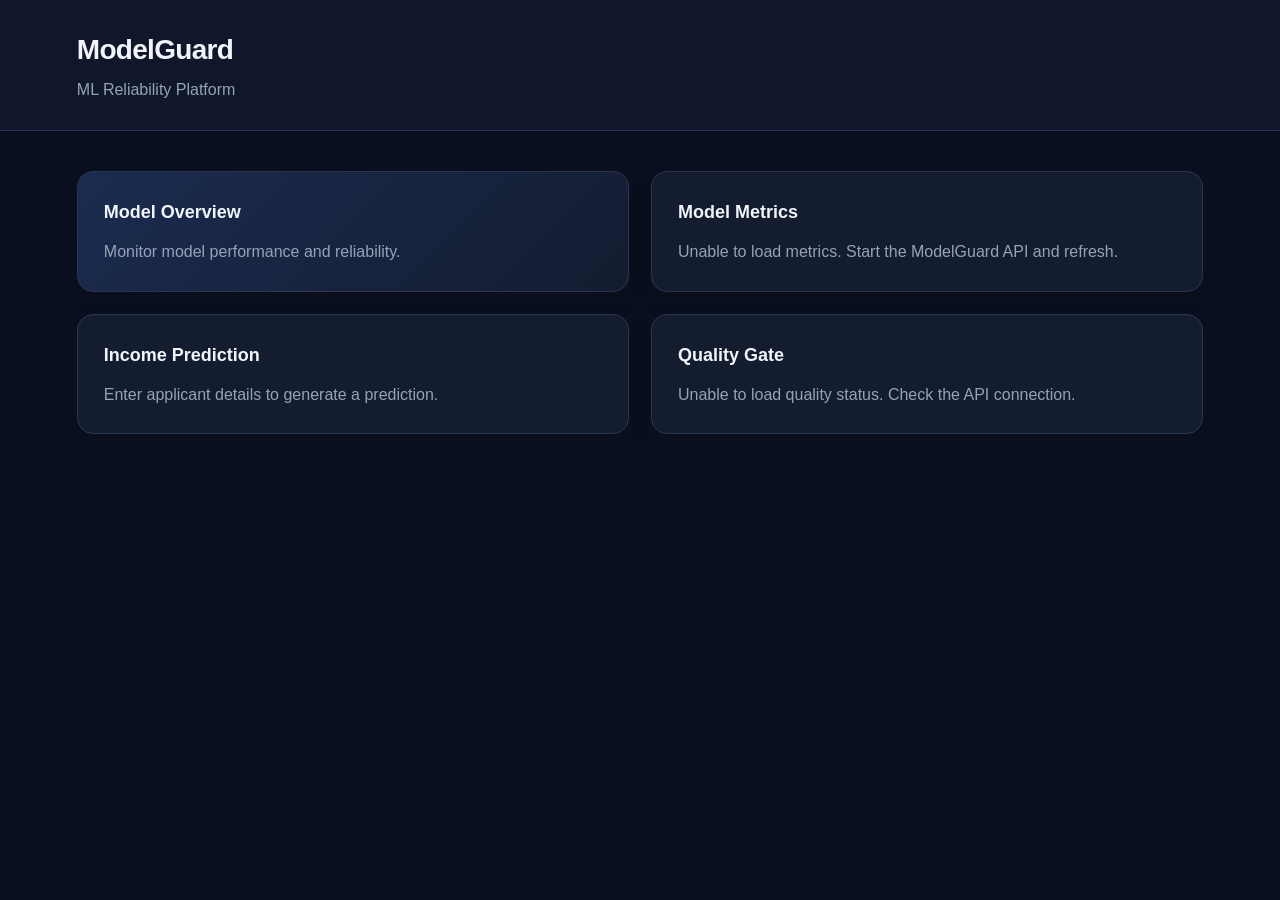
==== frontend/index.html @ d0a3adc4 "Done with FrontedEnd" ====
<!DOCTYPE html>
<html lang="en">
<head>
    <meta charset="UTF-8">
    <meta name="viewport" content="width=device-width, initial-scale=1.0">
    <meta name="description" content="ModelGuard ML Reliability Platform">
    <title>ModelGuard | ML Reliability Platform</title>
    <link rel="stylesheet" href="style.css">
</head>
<body>
    <header>
        <h1>ModelGuard</h1>
        <p>ML Reliability Platform</p>
    </header>

    <main>
        <section id="overview">
            <h2>Model Overview</h2>
            <p>Monitor model performance and reliability.</p>
        </section>

        <section id="metrics">
            <h2>Model Metrics</h2>
            <p>Loading model metrics...</p>
        </section>

        <section id="prediction">
            <h2>Income Prediction</h2>
            <p>Enter applicant details to generate a prediction.</p>
        </section>

                <section id="quality">
            <h2>Quality Gate</h2>
            <p>Checking model quality...</p>
        </section>
    </main>

    <script src="script.js"></script>
</body>
</html>
---- frontend/style.css ----
:root {
    --bg: #0b1020;
    --panel: #141c30;
    --panel-light: #1b2640;
    --text: #f1f5f9;
    --muted: #94a3b8;
    --accent: #7c9cff;
    --border: #2a3650;
    --success: #34d399;
}

* {
    box-sizing: border-box;
    margin: 0;
    padding: 0;
}

body {
    font-family: Inter, "Segoe UI", Arial, sans-serif;
    background: var(--bg);
    color: var(--text);
    line-height: 1.6;
    min-height: 100vh;
}

header {
    padding: 28px 6%;
    border-bottom: 1px solid var(--border);
    background: #10172a;
}

header h1 {
    font-size: 28px;
    letter-spacing: -0.7px;
}

header p {
    color: var(--muted);
    margin-top: 4px;
}

main {
    max-width: 1200px;
    width: 88%;
    margin: 40px auto;
    display: grid;
    grid-template-columns: repeat(2, minmax(0, 1fr));
    gap: 22px;
}

section {
    background: var(--panel);
    border: 1px solid var(--border);
    border-radius: 16px;
    padding: 26px;
    min-width: 0;
    box-shadow: 0 8px 24px rgba(0, 0, 0, 0.12);
}

section h2 {
    font-size: 18px;
    margin-bottom: 12px;
}

section p {
    color: var(--muted);
}

#overview {
    background: linear-gradient(135deg, #1b2c50, #141c30);
}

@media (max-width: 700px) {
    main {
        grid-template-columns: 1fr;
        width: 92%;
        margin: 24px auto;
        gap: 16px;
    }

    header {
        padding: 22px 4%;
    }

    section {
        padding: 20px;
    }
}
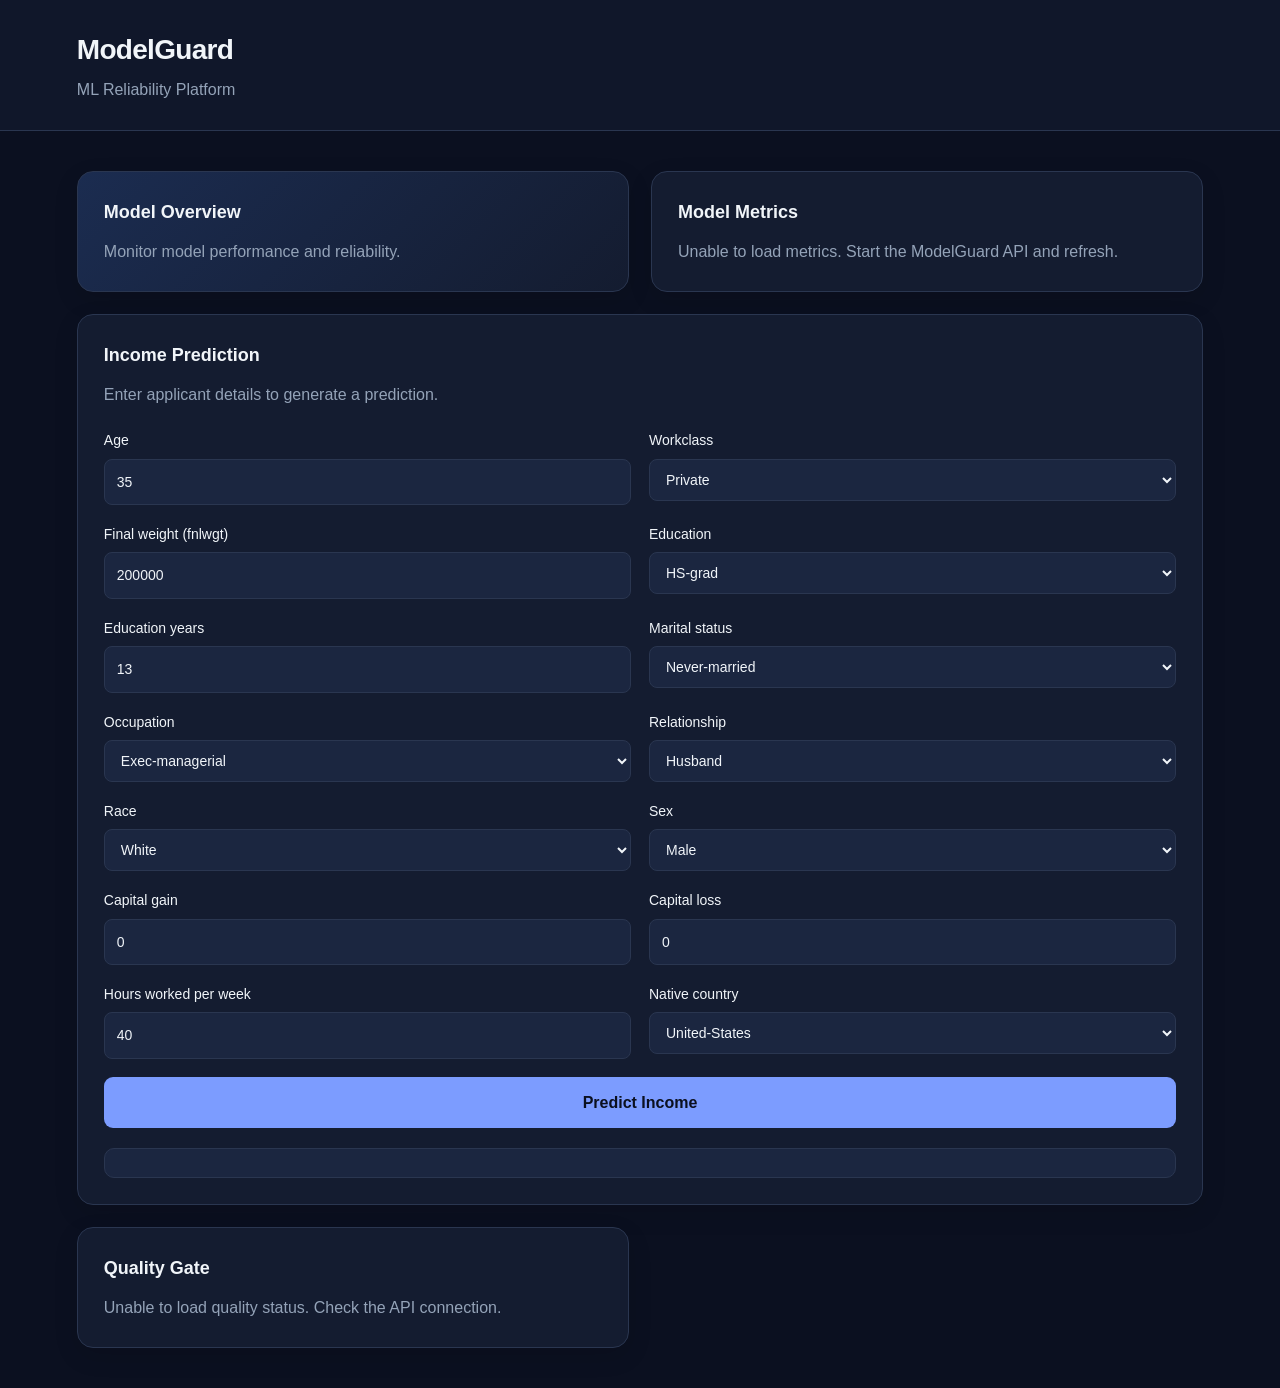
==== commit 8af12e7b: "Improve ModelGuard prediction dashboard" ====
--- a/frontend/index.html
+++ b/frontend/index.html
@@ -25,10 +25,150 @@
             <p>Loading model metrics...</p>
         </section>
 
-        <section id="prediction">
-            <h2>Income Prediction</h2>
-            <p>Enter applicant details to generate a prediction.</p>
-        </section>
+        
+<section id="prediction">
+    <h2>Income Prediction</h2>
+    <p>Enter applicant details to generate a prediction.</p>
+
+    <form id="prediction-form">
+        <label>Age
+            <input type="number" name="age" value="35" min="17" max="100" required>
+        </label>
+
+        <label>Workclass
+            <select name="workclass" required>
+                <option value="Private">Private</option>
+                <option value="Self-emp-not-inc">Self-employed (not incorporated)</option>
+                <option value="Self-emp-inc">Self-employed (incorporated)</option>
+                <option value="Federal-gov">Federal government</option>
+                <option value="Local-gov">Local government</option>
+                <option value="State-gov">State government</option>
+                <option value="Without-pay">Without pay</option>
+                <option value="Never-worked">Never worked</option>
+            </select>
+        </label>
+
+        <label>Final weight (fnlwgt)
+            <input type="number" name="fnlwgt" value="200000" min="1" required>
+        </label>
+
+        <label>Education
+            <select name="education" required>
+                <option>HS-grad</option>
+                <option>Bachelors</option>
+                <option>Some-college</option>
+                <option>Masters</option>
+                <option>Assoc-voc</option>
+                <option>Assoc-acdm</option>
+                <option>11th</option>
+                <option>10th</option>
+                <option>7th-8th</option>
+                <option>9th</option>
+                <option>12th</option>
+                <option>5th-6th</option>
+                <option>1st-4th</option>
+                <option>Preschool</option>
+                <option>Prof-school</option>
+                <option>Doctorate</option>
+            </select>
+        </label>
+
+        <label>Education years
+            <input type="number" name="education_num" value="13" min="1" max="16" required>
+        </label>
+
+        <label>Marital status
+            <select name="marital_status" required>
+                <option>Never-married</option>
+                <option>Married-civ-spouse</option>
+                <option>Divorced</option>
+                <option>Separated</option>
+                <option>Widowed</option>
+                <option>Married-spouse-absent</option>
+                <option>Married-AF-spouse</option>
+            </select>
+        </label>
+
+        <label>Occupation
+            <select name="occupation" required>
+                <option>Exec-managerial</option>
+                <option>Prof-specialty</option>
+                <option>Craft-repair</option>
+                <option>Adm-clerical</option>
+                <option>Sales</option>
+                <option>Other-service</option>
+                <option>Machine-op-inspct</option>
+                <option>Transport-moving</option>
+                <option>Handlers-cleaners</option>
+                <option>Farming-fishing</option>
+                <option>Tech-support</option>
+                <option>Protective-serv</option>
+                <option>Priv-house-serv</option>
+                <option>Armed-Forces</option>
+            </select>
+        </label>
+
+        <label>Relationship
+            <select name="relationship" required>
+                <option>Husband</option>
+                <option>Not-in-family</option>
+                <option>Own-child</option>
+                <option>Unmarried</option>
+                <option>Wife</option>
+                <option>Other-relative</option>
+            </select>
+        </label>
+
+        <label>Race
+            <select name="race" required>
+                <option>White</option>
+                <option>Black</option>
+                <option>Asian-Pac-Islander</option>
+                <option>Amer-Indian-Eskimo</option>
+                <option>Other</option>
+            </select>
+        </label>
+
+        <label>Sex
+            <select name="sex" required>
+                <option>Male</option>
+                <option>Female</option>
+            </select>
+        </label>
+
+        <label>Capital gain
+            <input type="number" name="capital_gain" value="0" min="0" required>
+        </label>
+
+        <label>Capital loss
+            <input type="number" name="capital_loss" value="0" min="0" required>
+        </label>
+
+        <label>Hours worked per week
+            <input type="number" name="hours_per_week" value="40" min="1" max="99" required>
+        </label>
+
+        <label>Native country
+            <select name="native_country" required>
+                <option>United-States</option>
+                <option>India</option>
+                <option>Mexico</option>
+                <option>Canada</option>
+                <option>England</option>
+                <option>Germany</option>
+                <option>Philippines</option>
+                <option>China</option>
+                <option>Japan</option>
+                <option>Other</option>
+            </select>
+        </label>
+
+        <button type="submit">Predict Income</button>
+    </form>
+
+    <div id="prediction-result" role="status" aria-live="polite"></div>
+</section>
+
 
                 <section id="quality">
             <h2>Quality Gate</h2>
--- a/frontend/style.css
+++ b/frontend/style.css
@@ -1,4 +1,3 @@
-
 :root {
     --bg: #0b1020;
     --panel: #141c30;
@@ -71,6 +70,88 @@
     background: linear-gradient(135deg, #1b2c50, #141c30);
 }
 
+/* Income prediction form */
+#prediction {
+    grid-column: 1 / -1;
+}
+
+#prediction > p {
+    margin-bottom: 22px;
+}
+
+#prediction-form {
+    display: grid;
+    grid-template-columns: repeat(2, minmax(0, 1fr));
+    gap: 18px;
+}
+
+#prediction-form label {
+    display: flex;
+    flex-direction: column;
+    gap: 7px;
+    color: var(--text);
+    font-size: 14px;
+    font-weight: 500;
+}
+
+#prediction-form input,
+#prediction-form select {
+    width: 100%;
+    min-width: 0;
+    padding: 11px 12px;
+    border: 1px solid var(--border);
+    border-radius: 8px;
+    background: var(--panel-light);
+    color: var(--text);
+    font: inherit;
+    outline: none;
+}
+
+#prediction-form input:focus,
+#prediction-form select:focus {
+    border-color: var(--accent);
+    box-shadow: 0 0 0 3px rgba(124, 156, 255, 0.15);
+}
+
+#prediction-form select option {
+    background: var(--panel-light);
+    color: var(--text);
+}
+
+#prediction-form button {
+    grid-column: 1 / -1;
+    padding: 13px 18px;
+    border: none;
+    border-radius: 9px;
+    background: var(--accent);
+    color: #0b1020;
+    font: inherit;
+    font-weight: 700;
+    cursor: pointer;
+    transition: background 0.2s, transform 0.2s;
+}
+
+#prediction-form button:hover {
+    background: #9ab3ff;
+    transform: translateY(-1px);
+}
+
+#prediction-form button:disabled {
+    opacity: 0.6;
+    cursor: wait;
+    transform: none;
+}
+
+#prediction-result {
+    margin-top: 20px;
+    padding: 14px 16px;
+    border: 1px solid var(--border);
+    border-radius: 10px;
+    background: var(--panel-light);
+    color: var(--text);
+    overflow-wrap: anywhere;
+}
+
 @media (max-width: 700px) {
     main {
         grid-template-columns: 1fr;
@@ -86,4 +167,17 @@
     section {
         padding: 20px;
     }
+
+    #prediction {
+        grid-column: auto;
+    }
+
+    #prediction-form {
+        grid-template-columns: 1fr;
+        gap: 14px;
+    }
+
+    #prediction-form button {
+        grid-column: auto;
+    }
 }
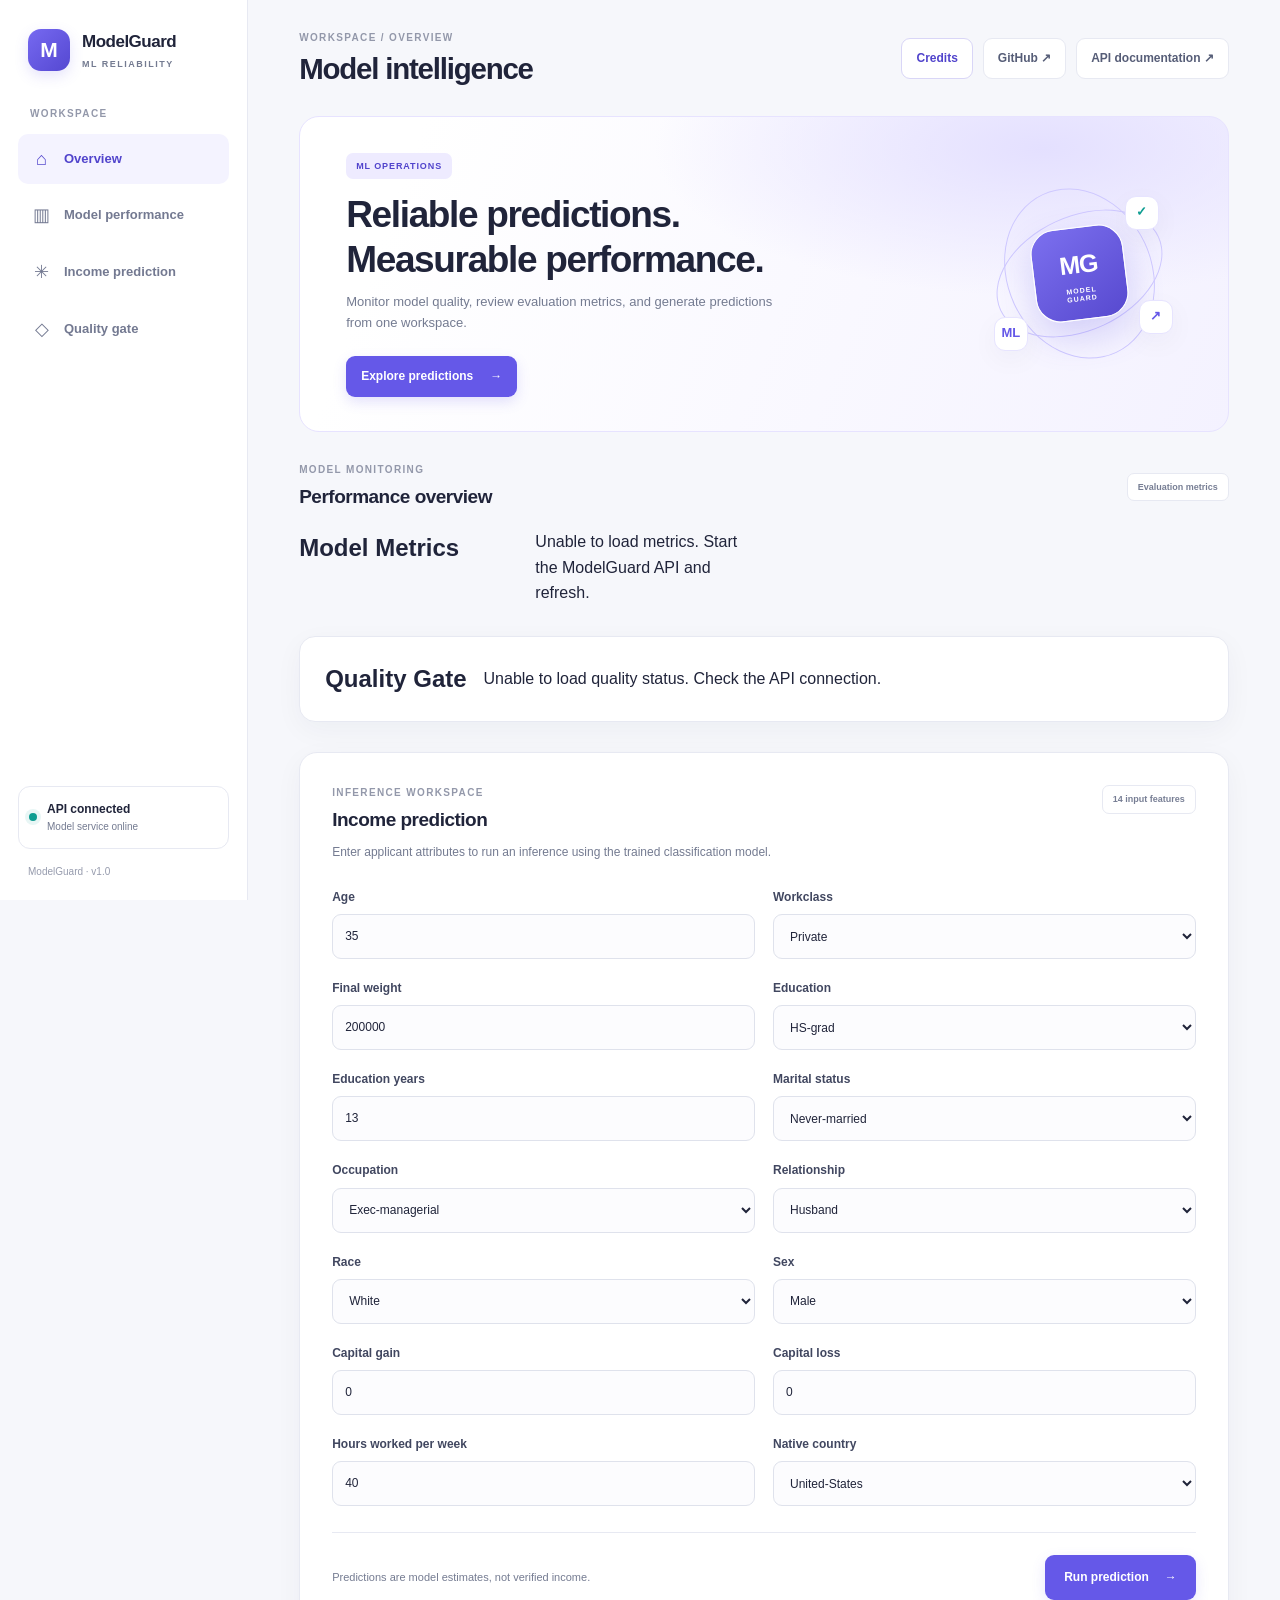
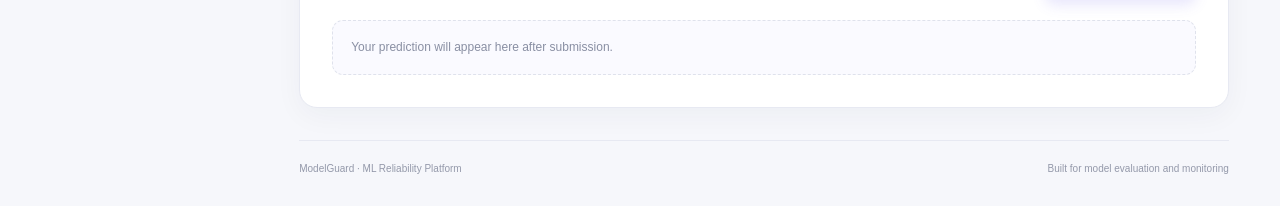
==== commit 4161e245: "Add credits page and GitHub navigation" ====
--- a/frontend/index.html
+++ b/frontend/index.html
@@ -1,3 +1,4 @@
+
 
 <!DOCTYPE html>
 <html lang="en">
@@ -5,176 +6,335 @@
     <meta charset="UTF-8">
     <meta name="viewport" content="width=device-width, initial-scale=1.0">
     <meta name="description" content="ModelGuard ML Reliability Platform">
+    <meta name="theme-color" content="#f6f7fb">
     <title>ModelGuard | ML Reliability Platform</title>
     <link rel="stylesheet" href="style.css">
 </head>
 <body>
-    <header>
-        <h1>ModelGuard</h1>
-        <p>ML Reliability Platform</p>
-    </header>
-
-    <main>
-        <section id="overview">
-            <h2>Model Overview</h2>
-            <p>Monitor model performance and reliability.</p>
-        </section>
-
-        <section id="metrics">
-            <h2>Model Metrics</h2>
-            <p>Loading model metrics...</p>
-        </section>
-
-        
-<section id="prediction">
-    <h2>Income Prediction</h2>
-    <p>Enter applicant details to generate a prediction.</p>
-
-    <form id="prediction-form">
-        <label>Age
-            <input type="number" name="age" value="35" min="17" max="100" required>
-        </label>
-
-        <label>Workclass
-            <select name="workclass" required>
-                <option value="Private">Private</option>
-                <option value="Self-emp-not-inc">Self-employed (not incorporated)</option>
-                <option value="Self-emp-inc">Self-employed (incorporated)</option>
-                <option value="Federal-gov">Federal government</option>
-                <option value="Local-gov">Local government</option>
-                <option value="State-gov">State government</option>
-                <option value="Without-pay">Without pay</option>
-                <option value="Never-worked">Never worked</option>
-            </select>
-        </label>
-
-        <label>Final weight (fnlwgt)
-            <input type="number" name="fnlwgt" value="200000" min="1" required>
-        </label>
-
-        <label>Education
-            <select name="education" required>
-                <option>HS-grad</option>
-                <option>Bachelors</option>
-                <option>Some-college</option>
-                <option>Masters</option>
-                <option>Assoc-voc</option>
-                <option>Assoc-acdm</option>
-                <option>11th</option>
-                <option>10th</option>
-                <option>7th-8th</option>
-                <option>9th</option>
-                <option>12th</option>
-                <option>5th-6th</option>
-                <option>1st-4th</option>
-                <option>Preschool</option>
-                <option>Prof-school</option>
-                <option>Doctorate</option>
-            </select>
-        </label>
-
-        <label>Education years
-            <input type="number" name="education_num" value="13" min="1" max="16" required>
-        </label>
-
-        <label>Marital status
-            <select name="marital_status" required>
-                <option>Never-married</option>
-                <option>Married-civ-spouse</option>
-                <option>Divorced</option>
-                <option>Separated</option>
-                <option>Widowed</option>
-                <option>Married-spouse-absent</option>
-                <option>Married-AF-spouse</option>
-            </select>
-        </label>
-
-        <label>Occupation
-            <select name="occupation" required>
-                <option>Exec-managerial</option>
-                <option>Prof-specialty</option>
-                <option>Craft-repair</option>
-                <option>Adm-clerical</option>
-                <option>Sales</option>
-                <option>Other-service</option>
-                <option>Machine-op-inspct</option>
-                <option>Transport-moving</option>
-                <option>Handlers-cleaners</option>
-                <option>Farming-fishing</option>
-                <option>Tech-support</option>
-                <option>Protective-serv</option>
-                <option>Priv-house-serv</option>
-                <option>Armed-Forces</option>
-            </select>
-        </label>
-
-        <label>Relationship
-            <select name="relationship" required>
-                <option>Husband</option>
-                <option>Not-in-family</option>
-                <option>Own-child</option>
-                <option>Unmarried</option>
-                <option>Wife</option>
-                <option>Other-relative</option>
-            </select>
-        </label>
-
-        <label>Race
-            <select name="race" required>
-                <option>White</option>
-                <option>Black</option>
-                <option>Asian-Pac-Islander</option>
-                <option>Amer-Indian-Eskimo</option>
-                <option>Other</option>
-            </select>
-        </label>
-
-        <label>Sex
-            <select name="sex" required>
-                <option>Male</option>
-                <option>Female</option>
-            </select>
-        </label>
-
-        <label>Capital gain
-            <input type="number" name="capital_gain" value="0" min="0" required>
-        </label>
-
-        <label>Capital loss
-            <input type="number" name="capital_loss" value="0" min="0" required>
-        </label>
-
-        <label>Hours worked per week
-            <input type="number" name="hours_per_week" value="40" min="1" max="99" required>
-        </label>
-
-        <label>Native country
-            <select name="native_country" required>
-                <option>United-States</option>
-                <option>India</option>
-                <option>Mexico</option>
-                <option>Canada</option>
-                <option>England</option>
-                <option>Germany</option>
-                <option>Philippines</option>
-                <option>China</option>
-                <option>Japan</option>
-                <option>Other</option>
-            </select>
-        </label>
-
-        <button type="submit">Predict Income</button>
-    </form>
-
-    <div id="prediction-result" role="status" aria-live="polite"></div>
-</section>
-
-
-                <section id="quality">
-            <h2>Quality Gate</h2>
-            <p>Checking model quality...</p>
-        </section>
-    </main>
+    <div class="app-shell">
+        <aside class="sidebar">
+            <a class="brand" href="/" aria-label="ModelGuard home">
+                <span class="brand-icon">M</span>
+                <span>
+                    <strong>ModelGuard</strong>
+                    <small>ML RELIABILITY</small>
+                </span>
+            </a>
+
+            <div class="nav-label">WORKSPACE</div>
+            <nav class="sidebar-nav" aria-label="Main navigation">
+                <a class="nav-link active" href="#overview">
+                    <span class="nav-icon">⌂</span> Overview
+                </a>
+                <a class="nav-link" href="#metrics">
+                    <span class="nav-icon">▥</span> Model performance
+                </a>
+                <a class="nav-link" href="#prediction">
+                    <span class="nav-icon">✳</span> Income prediction
+                </a>
+                <a class="nav-link" href="#quality">
+                    <span class="nav-icon">◇</span> Quality gate
+                </a>
+            </nav>
+
+            <div class="sidebar-bottom">
+                <div class="sidebar-status">
+                    <span class="status-dot"></span>
+                    <div>
+                        <strong>API connected</strong>
+                        <small>Model service online</small>
+                    </div>
+                </div>
+                <p class="sidebar-version">ModelGuard · v1.0</p>
+            </div>
+        </aside>
+
+        <main class="main-content">
+            <header class="topbar">
+                <div>
+                    <p class="eyebrow">WORKSPACE / OVERVIEW</p>
+                    <h1>Model intelligence</h1>
+                </div>
+                
+                <div class="topbar-actions">
+
+                    <a class="topbar-link" href="credits.html">
+                           Credits
+                    </a>
+                    
+                    <a class="topbar-link" href="https://github.com/kumawatmanish05/ModelGuard"
+                        target="_blank" rel="noopener noreferrer">
+                          GitHub ↗
+                    </a>
+
+                    <a class="topbar-link" href="/docs" target="_blank"
+                    rel="noopener noreferrer">
+                          API documentation ↗
+                    </a>
+                </div>
+
+            </header>
+
+            <section id="overview" class="welcome-panel">
+                <div class="welcome-copy">
+                    <span class="welcome-tag">ML OPERATIONS</span>
+                    <h2>Reliable predictions.<br>Measurable performance.</h2>
+                    <p>
+                        Monitor model quality, review evaluation metrics,
+                        and generate predictions from one workspace.
+                    </p>
+                    <a class="primary-link" href="#prediction">
+                        Explore predictions <span>→</span>
+                    </a>
+                </div>
+                <div class="welcome-art" aria-hidden="true">
+                    <div class="art-orbit orbit-one"></div>
+                    <div class="art-orbit orbit-two"></div>
+                    <div class="art-core">
+                        <span>MG</span>
+                        <small>MODEL<br>GUARD</small>
+                    </div>
+                    <span class="art-node node-one">✓</span>
+                    <span class="art-node node-two">ML</span>
+                    <span class="art-node node-three">↗</span>
+                </div>
+            </section>
+
+            <section class="section-block" aria-labelledby="metrics-heading">
+                <div class="section-heading">
+                    <div>
+                        <p class="eyebrow">MODEL MONITORING</p>
+                        <h2 id="metrics-heading">Performance overview</h2>
+                    </div>
+                    <span class="subtle-chip">Evaluation metrics</span>
+                </div>
+
+                <div id="metrics" class="metrics-grid" aria-live="polite">
+                    <article class="metric-card">
+                        <span class="metric-label">Selected model</span>
+                        <h3>Loading...</h3>
+                        <p>Active classifier</p>
+                    </article>
+                    <article class="metric-card">
+                        <span class="metric-label">Accuracy</span>
+                        <h3>—</h3>
+                        <p>Overall correctness</p>
+                    </article>
+                    <article class="metric-card">
+                        <span class="metric-label">Weighted F1</span>
+                        <h3>—</h3>
+                        <p>Precision and recall balance</p>
+                    </article>
+                    <article class="metric-card accent-card">
+                        <span class="metric-label">Recall · &gt;50K</span>
+                        <h3>—</h3>
+                        <p>Positive-class detection</p>
+                    </article>
+                </div>
+            </section>
+
+            <section id="quality" class="quality-panel section-block">
+                <div class="quality-icon" aria-hidden="true">◇</div>
+                <div class="quality-copy">
+                    <p class="eyebrow">MODEL GOVERNANCE</p>
+                    <h2>Quality gate</h2>
+                    <p>Checking model quality and required recall threshold...</p>
+                </div>
+                <div class="quality-result">
+                    <span class="status-dot"></span>
+                    <span>Checking status</span>
+                </div>
+            </section>
+
+            <section id="prediction" class="prediction-section section-block">
+                <div class="section-heading">
+                    <div>
+                        <p class="eyebrow">INFERENCE WORKSPACE</p>
+                        <h2>Income prediction</h2>
+                        <p class="section-description">
+                            Enter applicant attributes to run an inference
+                            using the trained classification model.
+                        </p>
+                    </div>
+                    <span class="subtle-chip">14 input features</span>
+                </div>
+
+                <form id="prediction-form">
+                    <div class="form-group">
+                        <label for="age">Age</label>
+                        <input id="age" type="number" name="age"
+                               value="35" min="17" max="100" required>
+                    </div>
+
+                    <div class="form-group">
+                        <label for="workclass">Workclass</label>
+                        <select id="workclass" name="workclass" required>
+                            <option value="Private">Private</option>
+                            <option value="Self-emp-not-inc">Self-employed (not incorporated)</option>
+                            <option value="Self-emp-inc">Self-employed (incorporated)</option>
+                            <option value="Federal-gov">Federal government</option>
+                            <option value="Local-gov">Local government</option>
+                            <option value="State-gov">State government</option>
+                            <option value="Without-pay">Without pay</option>
+                            <option value="Never-worked">Never worked</option>
+                        </select>
+                    </div>
+
+                    <div class="form-group">
+                        <label for="fnlwgt">Final weight</label>
+                        <input id="fnlwgt" type="number" name="fnlwgt"
+                               value="200000" min="1" required>
+                    </div>
+
+                    <div class="form-group">
+                        <label for="education">Education</label>
+                        <select id="education" name="education" required>
+                            <option>HS-grad</option>
+                            <option>Bachelors</option>
+                            <option>Some-college</option>
+                            <option>Masters</option>
+                            <option>Assoc-voc</option>
+                            <option>Assoc-acdm</option>
+                            <option>11th</option>
+                            <option>10th</option>
+                            <option>7th-8th</option>
+                            <option>9th</option>
+                            <option>12th</option>
+                            <option>5th-6th</option>
+                            <option>1st-4th</option>
+                            <option>Preschool</option>
+                            <option>Prof-school</option>
+                            <option>Doctorate</option>
+                        </select>
+                    </div>
+
+                    <div class="form-group">
+                        <label for="education_num">Education years</label>
+                        <input id="education_num" type="number"
+                               name="education_num" value="13"
+                               min="1" max="16" required>
+                    </div>
+
+                    <div class="form-group">
+                        <label for="marital_status">Marital status</label>
+                        <select id="marital_status" name="marital_status" required>
+                            <option>Never-married</option>
+                            <option>Married-civ-spouse</option>
+                            <option>Divorced</option>
+                            <option>Separated</option>
+                            <option>Widowed</option>
+                            <option>Married-spouse-absent</option>
+                            <option>Married-AF-spouse</option>
+                        </select>
+                    </div>
+
+                    <div class="form-group">
+                        <label for="occupation">Occupation</label>
+                        <select id="occupation" name="occupation" required>
+                            <option>Exec-managerial</option>
+                            <option>Prof-specialty</option>
+                            <option>Craft-repair</option>
+                            <option>Adm-clerical</option>
+                            <option>Sales</option>
+                            <option>Other-service</option>
+                            <option>Machine-op-inspct</option>
+                            <option>Transport-moving</option>
+                            <option>Handlers-cleaners</option>
+                            <option>Farming-fishing</option>
+                            <option>Tech-support</option>
+                            <option>Protective-serv</option>
+                            <option>Priv-house-serv</option>
+                            <option>Armed-Forces</option>
+                        </select>
+                    </div>
+
+                    <div class="form-group">
+                        <label for="relationship">Relationship</label>
+                        <select id="relationship" name="relationship" required>
+                            <option>Husband</option>
+                            <option>Not-in-family</option>
+                            <option>Own-child</option>
+                            <option>Unmarried</option>
+                            <option>Wife</option>
+                            <option>Other-relative</option>
+                        </select>
+                    </div>
+
+                    <div class="form-group">
+                        <label for="race">Race</label>
+                        <select id="race" name="race" required>
+                            <option>White</option>
+                            <option>Black</option>
+                            <option>Asian-Pac-Islander</option>
+                            <option>Amer-Indian-Eskimo</option>
+                            <option>Other</option>
+                        </select>
+                    </div>
+
+                    <div class="form-group">
+                        <label for="sex">Sex</label>
+                        <select id="sex" name="sex" required>
+                            <option>Male</option>
+                            <option>Female</option>
+                        </select>
+                    </div>
+
+                    <div class="form-group">
+                        <label for="capital_gain">Capital gain</label>
+                        <input id="capital_gain" type="number"
+                               name="capital_gain" value="0" min="0" required>
+                    </div>
+
+                    <div class="form-group">
+                        <label for="capital_loss">Capital loss</label>
+                        <input id="capital_loss" type="number"
+                               name="capital_loss" value="0" min="0" required>
+                    </div>
+
+                    <div class="form-group">
+                        <label for="hours_per_week">Hours worked per week</label>
+                        <input id="hours_per_week" type="number"
+                               name="hours_per_week" value="40"
+                               min="1" max="99" required>
+                    </div>
+
+                    <div class="form-group">
+                        <label for="native_country">Native country</label>
+                        <select id="native_country" name="native_country" required>
+                            <option>United-States</option>
+                            <option>India</option>
+                            <option>Mexico</option>
+                            <option>Canada</option>
+                            <option>England</option>
+                            <option>Germany</option>
+                            <option>Philippines</option>
+                            <option>China</option>
+                            <option>Japan</option>
+                            <option>Other</option>
+                        </select>
+                    </div>
+
+                    <div class="form-actions">
+                        <p>Predictions are model estimates, not verified income.</p>
+                        <button type="submit" class="predict-button">
+                            Run prediction <span aria-hidden="true">→</span>
+                        </button>
+                    </div>
+                </form>
+
+                <div id="prediction-result" role="status" aria-live="polite">
+                    <span class="result-placeholder">
+                        Your prediction will appear here after submission.
+                    </span>
+                </div>
+            </section>
+
+            <footer class="page-footer">
+                <span>ModelGuard · ML Reliability Platform</span>
+                <span>Built for model evaluation and monitoring</span>
+            </footer>
+        </main>
+    </div>
 
     <script src="script.js"></script>
 </body>
--- a/frontend/style.css
+++ b/frontend/style.css
@@ -1,12 +1,17 @@
+
 :root {
-    --bg: #0b1020;
-    --panel: #141c30;
-    --panel-light: #1b2640;
-    --text: #f1f5f9;
-    --muted: #94a3b8;
-    --accent: #7c9cff;
-    --border: #2a3650;
-    --success: #34d399;
+    --bg: #f6f7fb;
+    --surface: #ffffff;
+    --surface-soft: #f4f3ff;
+    --text: #20243a;
+    --muted: #747b91;
+    --border: #e7e9f2;
+    --primary: #6558e8;
+    --primary-dark: #5144cc;
+    --teal: #0d9d91;
+    --success-bg: #e9f8f3;
+    --success-text: #087c68;
+    --shadow: 0 8px 28px rgba(34, 40, 75, 0.045);
 }
 
 * {
@@ -15,169 +20,852 @@
     padding: 0;
 }
 
+html {
+    scroll-behavior: smooth;
+    scroll-padding-top: 28px;
+}
+
 body {
-    font-family: Inter, "Segoe UI", Arial, sans-serif;
+    font-family: Inter, -apple-system, BlinkMacSystemFont, "Segoe UI",
+        sans-serif;
     background: var(--bg);
     color: var(--text);
     line-height: 1.6;
+    -webkit-font-smoothing: antialiased;
+}
+
+a {
+    color: inherit;
+    text-decoration: none;
+}
+
+button,
+input,
+select {
+    font: inherit;
+}
+
+.app-shell {
     min-height: 100vh;
 }
 
-header {
-    padding: 28px 6%;
-    border-bottom: 1px solid var(--border);
-    background: #10172a;
-}
-
-header h1 {
-    font-size: 28px;
-    letter-spacing: -0.7px;
-}
-
-header p {
+.sidebar {
+    position: fixed;
+    inset: 0 auto 0 0;
+    width: 248px;
+    padding: 28px 18px 20px;
+    background: var(--surface);
+    border-right: 1px solid var(--border);
+    display: flex;
+    flex-direction: column;
+    z-index: 10;
+}
+
+.brand {
+    display: flex;
+    align-items: center;
+    gap: 12px;
+    padding: 0 10px 34px;
+}
+
+.brand-icon {
+    display: grid;
+    place-items: center;
+    width: 42px;
+    height: 42px;
+    border-radius: 13px;
+    background: linear-gradient(135deg, #7669f1, #5548d1);
+    color: white;
+    font-weight: 800;
+    font-size: 21px;
+    box-shadow: 0 5px 14px #6558e82b;
+}
+
+.brand strong,
+.brand small {
+    display: block;
+}
+
+.brand strong {
+    font-size: 17px;
+    letter-spacing: -0.5px;
+}
+
+.brand small {
     color: var(--muted);
+    font-size: 9px;
+    font-weight: 700;
+    letter-spacing: 1.5px;
+    margin-top: 2px;
+}
+
+.nav-label,
+.eyebrow {
+    color: #9398aa;
+    font-size: 10px;
+    font-weight: 750;
+    letter-spacing: 1.35px;
+}
+
+.nav-label {
+    padding: 0 12px;
+    margin-bottom: 12px;
+}
+
+.sidebar-nav {
+    display: grid;
+    gap: 6px;
+}
+
+.nav-link {
+    display: flex;
+    align-items: center;
+    gap: 12px;
+    padding: 11px 13px;
+    color: #737991;
+    font-size: 13px;
+    font-weight: 550;
+    border-radius: 10px;
+    transition: background 0.2s, color 0.2s;
+}
+
+.nav-link:hover,
+.nav-link.active {
+    background: var(--surface-soft);
+    color: var(--primary-dark);
+}
+
+.nav-icon {
+    width: 21px;
+    text-align: center;
+    font-size: 18px;
+}
+
+.sidebar-bottom {
+    margin-top: auto;
+}
+
+.sidebar-status {
+    display: flex;
+    align-items: center;
+    gap: 10px;
+    padding: 13px 10px;
+    border: 1px solid var(--border);
+    border-radius: 12px;
+}
+
+.sidebar-status strong,
+.sidebar-status small {
+    display: block;
+}
+
+.sidebar-status strong {
+    font-size: 12px;
+}
+
+.sidebar-status small {
+    color: var(--muted);
+    font-size: 10px;
+}
+
+.status-dot {
+    display: inline-block;
+    flex: 0 0 auto;
+    width: 8px;
+    height: 8px;
+    background: var(--teal);
+    border-radius: 50%;
+    box-shadow: 0 0 0 4px #0d9d9118;
+}
+
+.sidebar-version {
+    margin: 15px 10px 0;
+    color: #969bad;
+    font-size: 10px;
+}
+
+.main-content {
+    max-width: 1600px;
+    margin-left: 248px;
+    padding: 30px clamp(22px, 4vw, 58px) 24px;
+}
+
+.topbar {
+    display: flex;
+    align-items: center;
+    justify-content: space-between;
+    gap: 18px;
+    margin-bottom: 28px;
+}
+
+.topbar h1 {
+    margin-top: 5px;
+    font-size: clamp(23px, 2.3vw, 31px);
+    letter-spacing: -1.2px;
+    line-height: 1.25;
+}
+
+.topbar-link {
+    padding: 10px 14px;
+    background: white;
+    border: 1px solid var(--border);
+    border-radius: 9px;
+    color: #565d77;
+    font-size: 12px;
+    font-weight: 650;
+    white-space: nowrap;
+    transition: border-color 0.2s, color 0.2s;
+}
+
+.topbar-link:hover {
+    border-color: var(--primary);
+    color: var(--primary-dark);
+}
+
+.welcome-panel {
+    position: relative;
+    min-height: 245px;
+    overflow: hidden;
+    display: flex;
+    align-items: center;
+    justify-content: space-between;
+    gap: 24px;
+    padding: 34px clamp(24px, 4vw, 46px);
+    border: 1px solid #e7e3ff;
+    border-radius: 20px;
+    background:
+        radial-gradient(ellipse at 80% 10%, #e4e0ff 0, transparent 37%),
+        linear-gradient(110deg, #ffffff 12%, #f4f2ff 100%);
+}
+
+.welcome-copy {
+    position: relative;
+    z-index: 1;
+    max-width: 560px;
+}
+
+.welcome-tag,
+.subtle-chip {
+    display: inline-flex;
+    align-items: center;
+    padding: 6px 10px;
+    border-radius: 7px;
+    background: #eeebff;
+    color: var(--primary-dark);
+    font-size: 9px;
+    font-weight: 800;
+    letter-spacing: 0.9px;
+}
+
+.welcome-copy h2 {
+    margin: 14px 0 10px;
+    font-size: clamp(25px, 3vw, 37px);
+    line-height: 1.2;
+    letter-spacing: -1.35px;
+}
+
+.welcome-copy p {
+    max-width: 430px;
+    color: var(--muted);
+    font-size: 13px;
+}
+
+.primary-link {
+    display: inline-flex;
+    align-items: center;
+    gap: 17px;
+    margin-top: 22px;
+    padding: 11px 15px;
+    border-radius: 9px;
+    background: var(--primary);
+    color: white;
+    font-size: 12px;
+    font-weight: 700;
+    box-shadow: 0 5px 13px #6558e82c;
+    transition: background 0.2s, transform 0.2s;
+}
+
+.primary-link:hover {
+    background: var(--primary-dark);
+    transform: translateY(-1px);
+}
+
+.welcome-art {
+    position: relative;
+    flex: 0 0 205px;
+    height: 190px;
+    display: grid;
+    place-items: center;
+}
+
+.art-orbit {
+    position: absolute;
+    border: 1px solid #cfc9ff;
+    border-radius: 50%;
+    transform: rotate(-25deg);
+}
+
+.orbit-one {
+    width: 175px;
+    height: 115px;
+}
+
+.orbit-two {
+    width: 145px;
+    height: 175px;
+}
+
+.art-core {
+    position: relative;
+    z-index: 1;
+    width: 93px;
+    height: 93px;
+    display: flex;
+    flex-direction: column;
+    align-items: center;
+    justify-content: center;
+    gap: 3px;
+    border: 1px solid #ffffff;
+    border-radius: 25px;
+    background: linear-gradient(145deg, #7c70ef, #5749cf);
+    color: white;
+    box-shadow: 0 15px 35px #6558e83d;
+    transform: rotate(-7deg);
+}
+
+.art-core span {
+    font-size: 25px;
+    font-weight: 800;
+    letter-spacing: -1px;
+}
+
+.art-core small {
+    font-size: 7px;
+    line-height: 1.2;
+    font-weight: 800;
+    letter-spacing: 1px;
+    text-align: center;
+}
+
+.art-node {
+    position: absolute;
+    z-index: 2;
+    display: grid;
+    place-items: center;
+    width: 34px;
+    height: 34px;
+    border: 1px solid #e7e4ff;
+    border-radius: 11px;
+    background: white;
+    color: var(--primary);
+    font-size: 13px;
+    font-weight: 800;
+    box-shadow: var(--shadow);
+}
+
+.node-one {
+    top: 17px;
+    right: 23px;
+    color: var(--teal);
+}
+
+.node-two {
+    bottom: 18px;
+    left: 17px;
+}
+
+.node-three {
+    right: 9px;
+    bottom: 35px;
+}
+
+.section-block {
+    margin-top: 30px;
+}
+
+.section-heading {
+    display: flex;
+    align-items: center;
+    justify-content: space-between;
+    gap: 18px;
+    margin-bottom: 17px;
+}
+
+.section-heading h2,
+.quality-copy h2 {
     margin-top: 4px;
-}
-
-main {
-    max-width: 1200px;
-    width: 88%;
-    margin: 40px auto;
+    font-size: 19px;
+    letter-spacing: -0.5px;
+}
+
+.subtle-chip {
+    background: #fff;
+    border: 1px solid var(--border);
+    color: #777e94;
+    letter-spacing: 0;
+    font-weight: 600;
+    white-space: nowrap;
+}
+
+.metrics-grid {
     display: grid;
-    grid-template-columns: repeat(2, minmax(0, 1fr));
-    gap: 22px;
-}
-
-section {
-    background: var(--panel);
+    grid-template-columns: repeat(4, minmax(0, 1fr));
+    gap: 15px;
+}
+
+.metric-card {
+    min-width: 0;
+    padding: 21px 19px;
+    border: 1px solid var(--border);
+    border-radius: 15px;
+    background: var(--surface);
+    box-shadow: var(--shadow);
+    transition: transform 0.2s, box-shadow 0.2s;
+}
+
+.metric-card:hover {
+    transform: translateY(-2px);
+    box-shadow: 0 12px 30px #22284b0c;
+}
+
+.metric-label {
+    color: var(--muted);
+    font-size: 11px;
+    font-weight: 650;
+}
+
+.metric-card h3 {
+    margin-top: 12px;
+    overflow-wrap: anywhere;
+    font-size: clamp(19px, 2vw, 27px);
+    font-weight: 750;
+    letter-spacing: -1px;
+    line-height: 1.3;
+}
+
+.metric-card p {
+    margin-top: 6px;
+    color: #9398aa;
+    font-size: 10px;
+}
+
+.accent-card {
+    background: linear-gradient(145deg, #f0fdf9, #ffffff);
+    border-color: #d9f2ea;
+}
+
+.accent-card h3 {
+    color: #0b9582;
+}
+
+.quality-panel {
+    display: flex;
+    align-items: center;
+    gap: 17px;
+    padding: 23px 25px;
     border: 1px solid var(--border);
     border-radius: 16px;
-    padding: 26px;
+    background: white;
+    box-shadow: var(--shadow);
+}
+
+.quality-icon {
+    flex: 0 0 auto;
+    width: 47px;
+    height: 47px;
+    display: grid;
+    place-items: center;
+    border-radius: 14px;
+    background: #eaf8f4;
+    color: var(--teal);
+    font-size: 26px;
+}
+
+.quality-copy {
+    flex: 1;
     min-width: 0;
-    box-shadow: 0 8px 24px rgba(0, 0, 0, 0.12);
-}
-
-section h2 {
-    font-size: 18px;
-    margin-bottom: 12px;
-}
-
-section p {
+}
+
+.quality-copy > p:last-child {
+    margin-top: 5px;
     color: var(--muted);
-}
-
-#overview {
-    background: linear-gradient(135deg, #1b2c50, #141c30);
-}
-
-/* Income prediction form */
-#prediction {
-    grid-column: 1 / -1;
-}
-
-#prediction > p {
-    margin-bottom: 22px;
+    font-size: 12px;
+}
+
+.quality-result {
+    display: inline-flex;
+    align-items: center;
+    gap: 9px;
+    padding: 9px 12px;
+    border-radius: 9px;
+    background: var(--success-bg);
+    color: var(--success-text);
+    font-size: 12px;
+    font-weight: 750;
+    white-space: nowrap;
+}
+
+.prediction-section {
+    padding: clamp(21px, 3vw, 32px);
+    border: 1px solid var(--border);
+    border-radius: 18px;
+    background: white;
+    box-shadow: var(--shadow);
+}
+
+.prediction-section .section-heading {
+    align-items: flex-start;
+    margin-bottom: 26px;
+}
+
+.section-description {
+    margin-top: 7px;
+    color: var(--muted);
+    font-size: 12px;
 }
 
 #prediction-form {
     display: grid;
     grid-template-columns: repeat(2, minmax(0, 1fr));
-    gap: 18px;
-}
-
-#prediction-form label {
+    gap: 20px 18px;
+}
+
+.form-group {
     display: flex;
     flex-direction: column;
     gap: 7px;
-    color: var(--text);
-    font-size: 14px;
-    font-weight: 500;
-}
-
-#prediction-form input,
-#prediction-form select {
+    min-width: 0;
+}
+
+.form-group label {
+    color: #414760;
+    font-size: 12px;
+    font-weight: 650;
+}
+
+.form-group input,
+.form-group select {
     width: 100%;
     min-width: 0;
-    padding: 11px 12px;
-    border: 1px solid var(--border);
-    border-radius: 8px;
-    background: var(--panel-light);
+    min-height: 45px;
+    padding: 10px 12px;
+    border: 1px solid #dfe2ec;
+    border-radius: 9px;
+    outline: none;
+    background: #fcfcfe;
     color: var(--text);
-    font: inherit;
-    outline: none;
-}
-
-#prediction-form input:focus,
-#prediction-form select:focus {
-    border-color: var(--accent);
-    box-shadow: 0 0 0 3px rgba(124, 156, 255, 0.15);
-}
-
-#prediction-form select option {
-    background: var(--panel-light);
-    color: var(--text);
-}
-
-#prediction-form button {
+    font-size: 12px;
+    transition: border-color 0.2s, box-shadow 0.2s, background 0.2s;
+}
+
+.form-group input:hover,
+.form-group select:hover {
+    border-color: #c9c7ed;
+}
+
+.form-group input:focus,
+.form-group select:focus {
+    border-color: var(--primary);
+    background: white;
+    box-shadow: 0 0 0 3px #6558e817;
+}
+
+.form-actions {
     grid-column: 1 / -1;
-    padding: 13px 18px;
-    border: none;
+    display: flex;
+    align-items: center;
+    justify-content: space-between;
+    gap: 15px;
+    margin-top: 6px;
+    padding-top: 22px;
+    border-top: 1px solid var(--border);
+}
+
+.form-actions p {
+    color: var(--muted);
+    font-size: 11px;
+}
+
+.predict-button {
+    display: inline-flex;
+    align-items: center;
+    justify-content: center;
+    gap: 16px;
+    min-height: 45px;
+    padding: 0 19px;
+    border: 0;
     border-radius: 9px;
-    background: var(--accent);
-    color: #0b1020;
-    font: inherit;
-    font-weight: 700;
+    background: var(--primary);
+    color: white;
+    font-size: 12px;
+    font-weight: 750;
     cursor: pointer;
+    box-shadow: 0 5px 14px #6558e826;
     transition: background 0.2s, transform 0.2s;
 }
 
-#prediction-form button:hover {
-    background: #9ab3ff;
+.predict-button:hover {
+    background: var(--primary-dark);
     transform: translateY(-1px);
 }
 
-#prediction-form button:disabled {
-    opacity: 0.6;
+.predict-button:disabled {
+    opacity: 0.65;
     cursor: wait;
     transform: none;
 }
 
 #prediction-result {
     margin-top: 20px;
-    padding: 14px 16px;
-    border: 1px solid var(--border);
-    border-radius: 10px;
-    background: var(--panel-light);
+    padding: 16px 18px;
+    border: 1px dashed #dfe2ec;
+    border-radius: 11px;
+    background: #fafaff;
     color: var(--text);
+    font-size: 13px;
     overflow-wrap: anywhere;
 }
 
-@media (max-width: 700px) {
-    main {
-        grid-template-columns: 1fr;
-        width: 92%;
-        margin: 24px auto;
-        gap: 16px;
-    }
-
-    header {
-        padding: 22px 4%;
-    }
-
-    section {
-        padding: 20px;
-    }
-
-    #prediction {
-        grid-column: auto;
+.result-placeholder {
+    color: #898fa3;
+    font-size: 12px;
+}
+
+.page-footer {
+    display: flex;
+    justify-content: space-between;
+    gap: 16px;
+    margin-top: 32px;
+    padding: 20px 0 5px;
+    border-top: 1px solid var(--border);
+    color: #9499aa;
+    font-size: 10px;
+}
+
+@media (max-width: 1150px) {
+    .sidebar {
+        width: 215px;
+    }
+
+    .main-content {
+        margin-left: 215px;
+        padding-inline: 25px;
+    }
+
+    .metrics-grid {
+        grid-template-columns: repeat(2, minmax(0, 1fr));
+    }
+
+    .welcome-art {
+        flex-basis: 170px;
+    }
+}
+
+@media (max-width: 760px) {
+    .sidebar {
+        position: relative;
+        width: 100%;
+        padding: 17px 18px 12px;
+        border-right: 0;
+        border-bottom: 1px solid var(--border);
+    }
+
+    .brand {
+        padding: 0 3px 17px;
+    }
+
+    .nav-label,
+    .sidebar-bottom {
+        display: none;
+    }
+
+    .sidebar-nav {
+        display: flex;
+        gap: 7px;
+        overflow-x: auto;
+        padding-bottom: 2px;
+    }
+
+    .nav-link {
+        flex: 0 0 auto;
+        padding: 9px 11px;
+        font-size: 11px;
+    }
+
+    .main-content {
+        margin-left: 0;
+        padding: 22px 16px;
+    }
+
+    .topbar {
+        align-items: flex-start;
+        margin-bottom: 20px;
+    }
+
+    .topbar-link {
+        padding: 8px 10px;
+        font-size: 10px;
+    }
+
+    .welcome-panel {
+        min-height: 0;
+        padding: 27px 22px;
+    }
+
+    .welcome-art {
+        display: none;
+    }
+
+    .welcome-copy h2 {
+        font-size: 29px;
+    }
+
+    .section-block {
+        margin-top: 24px;
+    }
+
+    .metrics-grid {
+        gap: 10px;
+    }
+
+    .metric-card {
+        padding: 16px 13px;
+    }
+
+    .metric-card h3 {
+        font-size: 22px;
+    }
+
+    .quality-panel {
+        align-items: flex-start;
+        flex-wrap: wrap;
+        padding: 18px;
+    }
+
+    .quality-copy {
+        flex-basis: calc(100% - 70px);
+    }
+
+    .quality-result {
+        margin-left: 64px;
+    }
+
+    .prediction-section {
+        padding: 19px 15px;
     }
 
     #prediction-form {
         grid-template-columns: 1fr;
-        gap: 14px;
-    }
-
-    #prediction-form button {
-        grid-column: auto;
-    }
-}
+        gap: 15px;
+    }
+
+    .form-actions {
+        align-items: stretch;
+        flex-direction: column;
+    }
+
+    .predict-button {
+        width: 100%;
+    }
+
+    .page-footer {
+        flex-direction: column;
+        gap: 5px;
+    }
+}
+
+@media (prefers-reduced-motion: reduce) {
+    *,
+    *::before,
+    *::after {
+        scroll-behavior: auto !important;
+        transition-duration: 0.01ms !important;
+        animation-duration: 0.01ms !important;
+    }
+}
+
+
+.topbar-actions {
+    display: flex;
+    align-items: center;
+    gap: 10px;
+    flex-wrap: wrap;
+}
+
+.topbar-actions .topbar-link:first-child {
+    background: #ffffff;
+    border-color: #d9d6f7;
+    color: #5144cc;
+}
+
+.topbar-actions .topbar-link:first-child:hover {
+    background: #f4f2ff;
+    border-color: #6558e8;
+}
+
+
+.credits-page {
+    max-width: 850px;
+    width: 92%;
+    margin: 45px auto;
+}
+
+.credits-card {
+    margin-top: 22px;
+    padding: clamp(25px, 5vw, 52px);
+    border: 1px solid var(--border);
+    border-radius: 20px;
+    background: white;
+    box-shadow: var(--shadow);
+}
+
+.credits-card h1 {
+    margin-top: 18px;
+    font-size: clamp(32px, 5vw, 46px);
+    letter-spacing: -1.8px;
+}
+
+.credits-card > p {
+    max-width: 600px;
+    margin-top: 12px;
+    color: var(--muted);
+    font-size: 14px;
+}
+
+.credits-card h2 {
+    margin-top: 25px;
+    font-size: 17px;
+}
+
+.credits-card h3 {
+    margin-top: 8px;
+    font-size: 23px;
+}
+
+.credits-divider {
+    height: 1px;
+    margin: 28px 0;
+    background: var(--border);
+}
+
+.tech-list {
+    display: flex;
+    flex-wrap: wrap;
+    gap: 10px;
+    margin-top: 15px;
+}
+
+.tech-list span {
+    padding: 8px 12px;
+    border: 1px solid #e7e3ff;
+    border-radius: 9px;
+    background: #f6f4ff;
+    color: #5144cc;
+    font-size: 12px;
+    font-weight: 650;
+}
+
+.credits-card .credits-note {
+    margin-top: 30px;
+    font-size: 12px;
+}
